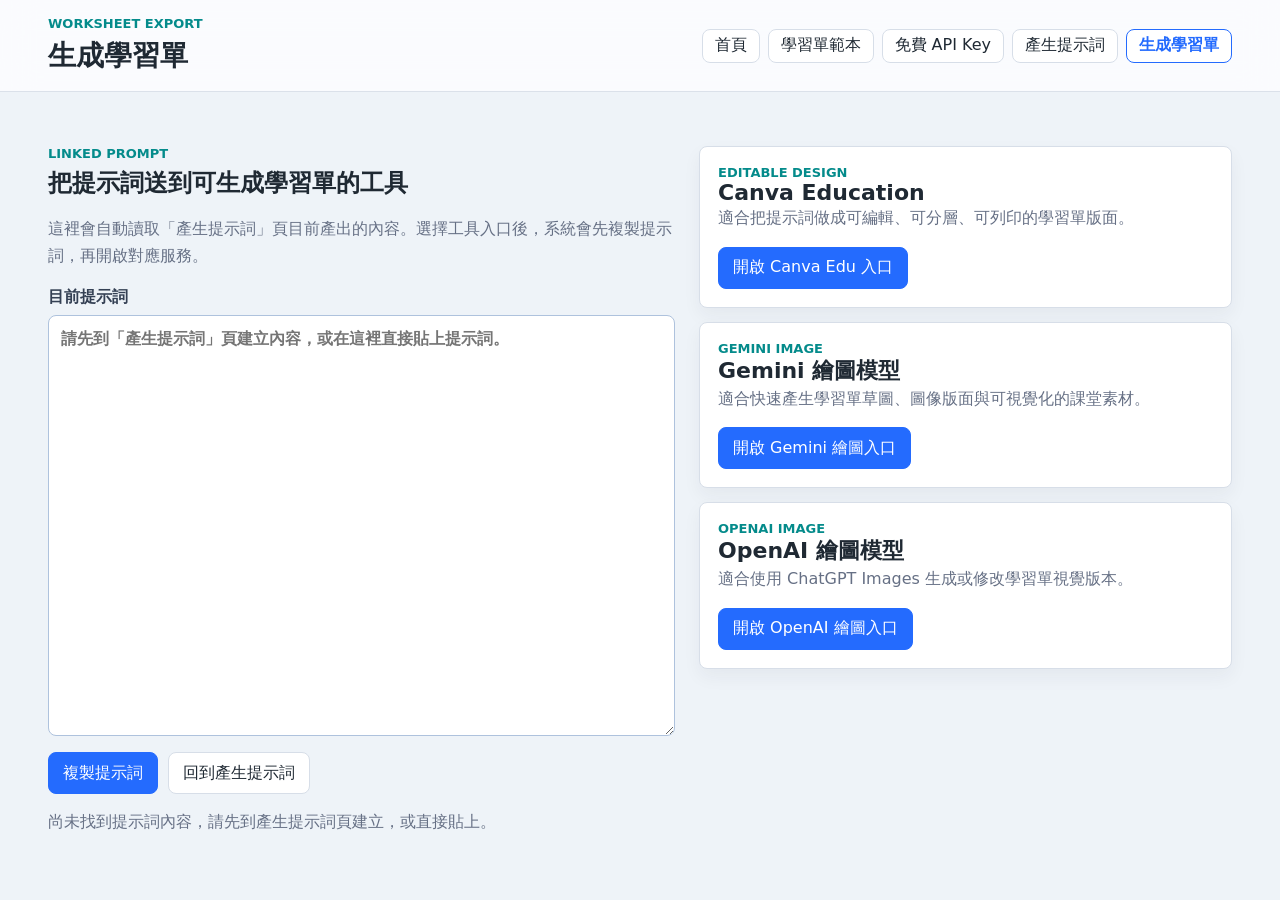
==== draw.html @ ae26c49a "Update worksheet prompt workflow" ====
<!doctype html>
<html lang="zh-Hant">
  <head>
    <meta charset="utf-8">
    <meta name="viewport" content="width=device-width, initial-scale=1">
    <title>生成學習單｜視覺化學習單工房</title>
    <link rel="stylesheet" href="styles.css">
  </head>
  <body data-page="draw">
    <header class="topbar">
      <div>
        <p class="eyebrow">Worksheet Export</p>
        <h1>生成學習單</h1>
      </div>
      <nav aria-label="主要頁面">
        <a href="index.html">首頁</a>
        <a href="templates.html">學習單範本</a>
        <a href="free-api.html">免費 API Key</a>
        <a href="prompt.html">產生提示詞</a>
        <a href="draw.html" class="active">生成學習單</a>
      </nav>
    </header>

    <main>
      <section class="section generate-page page-shell">
        <div>
          <p class="eyebrow">Linked Prompt</p>
          <h2>把提示詞送到可生成學習單的工具</h2>
          <p class="lead-copy">這裡會自動讀取「產生提示詞」頁目前產出的內容。選擇工具入口後，系統會先複製提示詞，再開啟對應服務。</p>
          <label class="prompt-panel">
            目前提示詞
            <textarea id="promptOutput" rows="16" class="prompt-output" placeholder="請先到「產生提示詞」頁建立內容，或在這裡直接貼上提示詞。"></textarea>
          </label>
          <div class="actions">
            <button id="copyPrompt" class="primary">複製提示詞</button>
            <a id="backToPrompt" class="button-link" href="prompt.html">回到產生提示詞</a>
          </div>
          <p id="drawStatus" class="status" role="status"></p>
        </div>
        <div class="tool-entry-grid" aria-label="生成工具入口">
          <article class="tool-entry-card">
            <div>
              <p class="eyebrow">Editable Design</p>
              <h3>Canva Education</h3>
              <p>適合把提示詞做成可編輯、可分層、可列印的學習單版面。</p>
            </div>
            <button id="openCanvaEdu" class="tool-entry-button" type="button">開啟 Canva Edu 入口</button>
          </article>
          <article class="tool-entry-card">
            <div>
              <p class="eyebrow">Gemini Image</p>
              <h3>Gemini 繪圖模型</h3>
              <p>適合快速產生學習單草圖、圖像版面與可視覺化的課堂素材。</p>
            </div>
            <button id="openGeminiImage" class="tool-entry-button" type="button">開啟 Gemini 繪圖入口</button>
          </article>
          <article class="tool-entry-card">
            <div>
              <p class="eyebrow">OpenAI Image</p>
              <h3>OpenAI 繪圖模型</h3>
              <p>適合使用 ChatGPT Images 生成或修改學習單視覺版本。</p>
            </div>
            <button id="openOpenAiImage" class="tool-entry-button" type="button">開啟 OpenAI 繪圖入口</button>
          </article>
        </div>
      </section>
    </main>

    <script src="template_data.js?v=20260707"></script>
    <script src="app.js?v=20260707-provider-images"></script>
  </body>
</html>
---- styles.css ----
:root {
  color-scheme: light;
  --ink: #1f2933;
  --muted: #667085;
  --line: #d7dee8;
  --paper: #fbfcfe;
  --blue: #246bfe;
  --teal: #048b8b;
  --rose: #d84f6a;
  --yellow: #f3b33d;
  --green: #3c8f5c;
  --shadow: 0 18px 50px rgba(31, 41, 51, 0.12);
}

* {
  box-sizing: border-box;
}

body {
  margin: 0;
  background: #eef3f8;
  color: var(--ink);
  font-family: ui-sans-serif, system-ui, -apple-system, BlinkMacSystemFont, "Segoe UI", sans-serif;
}

button,
input,
select,
textarea {
  font: inherit;
}

button {
  position: relative;
  min-height: 42px;
  border: 1px solid var(--line);
  border-radius: 8px;
  background: #fff;
  color: var(--ink);
  padding: 0 14px;
  cursor: pointer;
  overflow: hidden;
  transition: transform 160ms ease, border-color 160ms ease, background 160ms ease, color 160ms ease, box-shadow 160ms ease;
}

button:hover {
  border-color: #9db1cb;
}

button.primary {
  border-color: var(--blue);
  background: var(--blue);
  color: #fff;
}

.stage-field {
  position: relative;
  border: 1px solid transparent;
  border-radius: 8px;
  padding: 8px;
  margin: -8px;
}

#stage {
  border-color: var(--blue);
  background: var(--blue);
  color: #ffffff;
  font-weight: 800;
}

#stage option {
  background: var(--blue);
  color: #ffffff;
  font-weight: 800;
}

#stageField,
#subjectField {
  grid-column: 1;
}

#worksheetFamilyField,
#visualTypeField {
  grid-column: 2;
}

#providerHelp,
#visualTypeHelp {
  display: none;
}

.stage-field::after {
  position: absolute;
  right: 12px;
  bottom: -10px;
  width: min(180px, 36vw);
  height: 3px;
  border-radius: 999px;
  background: linear-gradient(90deg, var(--yellow), var(--blue), var(--teal));
  content: "";
  opacity: 0;
  transform: scaleX(0.2);
  transform-origin: right center;
}

.stage-field.stage-pulse {
  animation: stage-focus-ring 1100ms ease both;
}

.stage-field.stage-pulse::after {
  animation: stage-flow-line 1100ms ease both;
}

.stage-generation-actions {
  align-items: center;
}

.stage-generate-button {
  display: inline-flex;
  align-items: center;
  gap: 10px;
  min-height: 52px;
  padding-inline: 16px;
  box-shadow: 0 12px 28px rgba(36, 107, 254, 0.18);
}

.stage-generate-button::before {
  position: absolute;
  inset: 0;
  background: linear-gradient(110deg, transparent 0 18%, rgba(255, 255, 255, 0.26) 34%, transparent 52%);
  content: "";
  transform: translateX(-120%);
}

.stage-generate-button.stage-pulse {
  animation: stage-button-pop 900ms ease both;
}

.stage-generate-button.stage-pulse::before {
  animation: stage-button-sheen 900ms ease both;
}

.stage-generate-button span,
.stage-generate-button strong {
  position: relative;
  z-index: 1;
}

.stage-generate-button strong {
  border-radius: 999px;
  background: rgba(255, 255, 255, 0.18);
  padding: 5px 9px;
  font-size: 13px;
  white-space: nowrap;
}

.stage-generate-cue {
  margin: 0;
  color: #315f63;
  font-weight: 800;
  line-height: 1.5;
}

.stage-generate-cue.stage-pulse {
  animation: stage-cue-fade 1100ms ease both;
}

@keyframes stage-focus-ring {
  0% {
    border-color: transparent;
    background: transparent;
    box-shadow: none;
  }

  34% {
    border-color: rgba(36, 107, 254, 0.55);
    background: rgba(36, 107, 254, 0.07);
    box-shadow: 0 0 0 6px rgba(36, 107, 254, 0.12);
  }

  100% {
    border-color: transparent;
    background: transparent;
    box-shadow: none;
  }
}

@keyframes stage-flow-line {
  0% {
    opacity: 0;
    transform: scaleX(0.2);
  }

  35% {
    opacity: 1;
    transform: scaleX(1);
  }

  100% {
    opacity: 0;
    transform: scaleX(0.2);
  }
}

@keyframes stage-button-pop {
  0% {
    transform: translateY(0) scale(1);
  }

  42% {
    transform: translateY(-2px) scale(1.03);
    box-shadow: 0 16px 32px rgba(36, 107, 254, 0.28);
  }

  100% {
    transform: translateY(0) scale(1);
  }
}

@keyframes stage-button-sheen {
  from {
    transform: translateX(-120%);
  }

  to {
    transform: translateX(120%);
  }
}

@keyframes stage-cue-fade {
  0% {
    color: var(--muted);
    transform: translateX(-4px);
  }

  35% {
    color: var(--teal);
    transform: translateX(0);
  }

  100% {
    color: #315f63;
  }
}

button.copy-feedback {
  border-color: var(--green);
  background: var(--green);
  color: #fff;
  box-shadow: 0 10px 22px rgba(60, 143, 92, 0.24);
  animation: copy-pop 520ms ease;
}

button.copy-feedback::after {
  position: absolute;
  inset: -40% auto -40% -45%;
  width: 36%;
  background: linear-gradient(90deg, transparent, rgba(255, 255, 255, 0.72), transparent);
  content: "";
  transform: skewX(-18deg);
  animation: copy-sheen 720ms ease;
}

@keyframes copy-pop {
  0% {
    transform: scale(1);
  }

  38% {
    transform: scale(1.06);
  }

  70% {
    transform: scale(0.98);
  }

  100% {
    transform: scale(1);
  }
}

@keyframes copy-sheen {
  from {
    left: -45%;
  }

  to {
    left: 120%;
  }
}

@media (prefers-reduced-motion: reduce) {
  button {
    transition: none;
  }

  button.copy-feedback {
    animation: none;
  }

  button.copy-feedback::after {
    display: none;
  }

  .stage-field.stage-pulse,
  .stage-field.stage-pulse::after,
  .stage-generate-button.stage-pulse,
  .stage-generate-button.stage-pulse::before,
  .stage-generate-cue.stage-pulse {
    animation: none;
  }
}

.topbar {
  position: sticky;
  top: 0;
  z-index: 10;
  display: flex;
  align-items: center;
  justify-content: space-between;
  gap: 24px;
  padding: 16px clamp(18px, 4vw, 48px);
  border-bottom: 1px solid rgba(215, 222, 232, 0.9);
  background: rgba(251, 252, 254, 0.92);
  backdrop-filter: blur(18px);
}

.topbar h1,
.section h2,
.hero h2 {
  margin: 0;
  letter-spacing: 0;
}

.topbar h1 {
  font-size: clamp(20px, 3vw, 28px);
}

.brand-row {
  display: flex;
  align-items: center;
  gap: 12px;
}

.brand-stack {
  display: grid;
  justify-items: start;
  gap: 4px;
}

nav {
  display: flex;
  flex-wrap: wrap;
  gap: 8px;
}

nav a {
  min-height: 34px;
  display: inline-flex;
  align-items: center;
  border: 1px solid var(--line);
  border-radius: 8px;
  padding: 0 12px;
  color: var(--ink);
  text-decoration: none;
  background: #fff;
}

nav a.active {
  border-color: var(--blue);
  color: var(--blue);
  font-weight: 800;
}

.button-link {
  position: relative;
  min-height: 42px;
  display: inline-flex;
  align-items: center;
  gap: 8px;
  border: 1px solid var(--line);
  border-radius: 8px;
  background: #fff;
  color: var(--ink);
  padding: 0 14px;
  text-decoration: none;
  transition: transform 160ms ease, border-color 160ms ease, box-shadow 160ms ease;
}

.button-link.primary {
  border-color: var(--blue);
  background: var(--blue);
  color: #fff;
}

.button-link:hover {
  border-color: #9db1cb;
  transform: translateY(-1px);
}

.button-link svg {
  width: 19px;
  height: 19px;
  flex: 0 0 auto;
  fill: none;
  stroke: currentColor;
  stroke-linecap: round;
  stroke-linejoin: round;
  stroke-width: 2.3;
}

.big-icon-link {
  position: relative;
  width: 72px;
  height: 72px;
  display: inline-grid;
  place-items: center;
  border: 1px solid #9fc7c4;
  border-radius: 12px;
  background: #f2fbfb;
  color: #075f63;
  text-decoration: none;
  transition: transform 160ms ease, border-color 160ms ease, box-shadow 160ms ease;
}

.big-icon-link:hover,
.big-icon-link:focus-visible {
  border-color: #048b8b;
  box-shadow: 0 10px 22px rgba(4, 139, 139, 0.16);
  transform: translateY(-1px);
}

.big-icon-link img {
  display: block;
  width: 58px;
  height: 58px;
  object-fit: contain;
}

.big-icon-link::after {
  position: absolute;
  right: calc(100% + 10px);
  top: 50%;
  width: max-content;
  max-width: min(320px, 80vw);
  border: 1px solid #bfd8d8;
  border-radius: 8px;
  background: #1f2933;
  color: #fff;
  padding: 8px 10px;
  content: attr(data-tooltip);
  font-size: 13px;
  font-weight: 800;
  line-height: 1.35;
  opacity: 0;
  pointer-events: none;
  transform: translate(8px, -50%);
  transition: opacity 160ms ease, transform 160ms ease;
  z-index: 20;
}

.big-icon-link:hover::after,
.big-icon-link:focus-visible::after {
  opacity: 1;
  transform: translate(0, -50%);
}

main {
  display: grid;
  gap: 28px;
  padding: 28px clamp(18px, 4vw, 48px) 56px;
}

.hero {
  min-height: 520px;
  display: grid;
  grid-template-columns: minmax(0, 0.95fr) minmax(360px, 1.05fr);
  gap: 32px;
  align-items: center;
  overflow: hidden;
}

.hero-copy {
  max-width: 680px;
}

.hero h2 {
  max-width: 14ch;
  font-size: clamp(44px, 6vw, 76px);
  line-height: 0.98;
}

.hero p:not(.eyebrow) {
  max-width: 680px;
  color: #485465;
  font-size: 20px;
  line-height: 1.7;
}

.hero img {
  width: 100%;
  min-height: 420px;
  object-fit: contain;
  filter: drop-shadow(var(--shadow));
}

.section {
  border-top: 1px solid var(--line);
  padding-top: 26px;
}

.page-shell {
  border-top: 0;
}

.recommended-title {
  display: grid;
  justify-items: start;
  gap: 6px;
}

.directory-strip {
  display: grid;
  grid-template-columns: repeat(4, minmax(0, 1fr));
  gap: 12px;
}

.directory-strip div {
  display: grid;
  gap: 5px;
  border: 1px solid var(--line);
  border-radius: 8px;
  background: #fff;
  padding: 14px;
}

.directory-strip span {
  color: var(--muted);
  font-size: 13px;
  font-weight: 700;
}

.directory-strip strong {
  overflow-wrap: anywhere;
  color: var(--teal);
  font-family: ui-monospace, SFMono-Regular, Menlo, Consolas, monospace;
}

.section-head {
  display: flex;
  align-items: end;
  justify-content: space-between;
  gap: 18px;
  margin-bottom: 16px;
}

.eyebrow {
  margin: 0 0 6px;
  color: var(--teal);
  font-size: 13px;
  font-weight: 800;
  text-transform: uppercase;
}

.template-grid {
  display: grid;
  grid-template-columns: repeat(4, minmax(0, 1fr));
  gap: 16px;
}

.template-grid-wide {
  grid-template-columns: repeat(3, minmax(0, 1fr));
}

.template-card {
  display: grid;
  gap: 10px;
  border: 1px solid var(--line);
  border-radius: 8px;
  background: #fff;
  padding: 12px;
  box-shadow: 0 8px 18px rgba(31, 41, 51, 0.05);
}

.template-card.selected {
  outline: 3px solid rgba(36, 107, 254, 0.22);
  border-color: var(--blue);
}

.template-card img {
  width: 100%;
  aspect-ratio: 4 / 3;
  object-fit: cover;
  border: 1px solid var(--line);
  border-radius: 6px;
  background: #fff;
}

.template-card a {
  display: block;
}

.template-card h3 {
  margin: 0;
  font-size: 17px;
}

.logic-badge {
  width: max-content;
  max-width: 100%;
  border: 1px solid #bfd8d8;
  border-radius: 999px;
  background: #f3fbfb;
  color: #315f63;
  padding: 4px 10px;
  font-size: 13px;
  font-weight: 800;
}

.template-card p,
.status,
.privacy {
  margin: 0;
  color: var(--muted);
  line-height: 1.55;
}

.template-detail {
  display: grid;
  grid-template-columns: minmax(0, 1fr) minmax(320px, 0.7fr);
  gap: 24px;
  align-items: start;
}

.template-detail img {
  width: 100%;
  border: 1px solid var(--line);
  border-radius: 8px;
  background: #fff;
  box-shadow: 0 8px 18px rgba(31, 41, 51, 0.05);
}

.template-notes {
  display: grid;
  gap: 14px;
  border: 1px solid var(--line);
  border-radius: 8px;
  background: #fff;
  padding: 18px;
}

.template-notes h2,
.template-notes p {
  margin: 0;
}

.template-notes p {
  color: var(--muted);
  line-height: 1.65;
}

.field-help {
  margin: 0;
  border: 1px solid #bfd8d8;
  border-radius: 8px;
  background: #f3fbfb;
  color: #315f63;
  padding: 12px;
  font-weight: 700;
  line-height: 1.6;
}

.guide-grid {
  display: grid;
  grid-template-columns: repeat(2, minmax(0, 1fr));
  gap: 18px;
}

.guide-card {
  display: grid;
  align-content: start;
  gap: 14px;
  border: 1px solid var(--line);
  border-radius: 8px;
  background: #fff;
  padding: 18px;
  box-shadow: 0 8px 18px rgba(31, 41, 51, 0.05);
}

.guide-card h2,
.guide-card p {
  margin: 0;
}

.guide-card p {
  color: var(--muted);
  line-height: 1.6;
}

.guide-card ol {
  margin: 0;
  padding-left: 22px;
  line-height: 1.75;
}

.required-note {
  color: #d21d1d;
  font-weight: 900;
}

.safety-note {
  margin-top: 18px;
}

.draw-layout {
  display: grid;
  grid-template-columns: minmax(0, 1fr) minmax(320px, 0.75fr);
  gap: 22px;
  align-items: stretch;
}

.generate-page {
  display: grid;
  grid-template-columns: minmax(0, 1fr) minmax(320px, 0.85fr);
  gap: 24px;
  align-items: start;
}

.lead-copy {
  max-width: 760px;
  color: var(--muted);
  line-height: 1.7;
}

.prompt-panel {
  margin-top: 18px;
}

.tool-entry-grid {
  display: grid;
  gap: 14px;
}

.tool-entry-card {
  display: grid;
  gap: 16px;
  border: 1px solid var(--line);
  border-radius: 8px;
  background: #fff;
  padding: 18px;
  box-shadow: 0 8px 18px rgba(31, 41, 51, 0.05);
}

.tool-entry-card h3,
.tool-entry-card p {
  margin: 0;
}

.tool-entry-card h3 {
  font-size: 22px;
}

.tool-entry-card p:not(.eyebrow) {
  color: var(--muted);
  line-height: 1.6;
}

.tool-entry-button {
  justify-self: start;
  border-color: var(--blue);
  background: var(--blue);
  color: #fff;
}

.panel,
.result-frame {
  border: 1px solid var(--line);
  border-radius: 8px;
  background: #fff;
  padding: 18px;
}

.result-frame {
  display: grid;
  place-items: center;
  min-height: 260px;
}

.result-frame img {
  max-width: 100%;
  max-height: 520px;
  object-fit: contain;
}

.input-row {
  display: grid;
  grid-template-columns: minmax(0, 1fr) auto;
  gap: 10px;
  margin: 8px 0 10px;
}

label {
  display: grid;
  gap: 7px;
  color: #344054;
  font-weight: 700;
}

input,
select,
textarea {
  width: 100%;
  border: 1px solid var(--line);
  border-radius: 8px;
  background: #fff;
  color: var(--ink);
  padding: 11px 12px;
}

textarea {
  resize: vertical;
}

.form-grid {
  display: grid;
  grid-template-columns: repeat(2, minmax(0, 1fr));
  gap: 14px;
}

.blue-panel {
  position: relative;
  min-width: 0;
  border: 3px solid var(--blue);
  border-radius: 10px;
  background: rgba(36, 107, 254, 0.035);
  padding: 18px;
}

.blue-panel legend {
  border-radius: 999px;
  background: var(--blue);
  color: #fff;
  padding: 6px 12px;
  font-weight: 900;
}

.panel-grid {
  margin-top: 4px;
}

.form-grid.single-column {
  grid-template-columns: 1fr;
}

.learning-fields-grid {
  display: grid;
  grid-template-columns: repeat(3, minmax(0, 1fr));
  gap: 14px;
}

.learning-fields-grid textarea {
  min-height: 130px;
}

.wide {
  grid-column: 1 / -1;
}

.actions {
  display: flex;
  flex-wrap: wrap;
  gap: 10px;
  margin: 16px 0;
}

.compact-actions {
  margin: 0;
}

.prompt-output {
  min-height: 300px;
  border-color: #aec2dd;
  background: #fff;
  line-height: 1.55;
}

.prompt-output-panel {
  margin-top: 14px;
}

.prompt-output-panel .actions {
  margin-top: 4px;
}

.prompt-block {
  display: grid;
  gap: 8px;
  margin-top: 14px;
  color: var(--muted);
  font-weight: 800;
}

.prompt-block-head {
  display: flex;
  align-items: center;
  justify-content: flex-start;
  gap: 10px;
}

.inline-copy {
  min-height: 32px;
  padding: 0 12px;
  font-size: 14px;
}

.prompt-output-grid {
  display: grid;
  grid-template-columns: repeat(2, minmax(0, 1fr));
  gap: 14px;
}

.split-output {
  min-height: 250px;
}

.copy-split {
  justify-self: start;
}

@media (max-width: 960px) {
  .topbar,
  .section-head {
    align-items: flex-start;
    flex-direction: column;
  }

  .hero,
  .draw-layout,
  .generate-page,
  .template-detail {
    grid-template-columns: 1fr;
  }

  .hero {
    min-height: auto;
  }

  .hero h2 {
    max-width: 11ch;
    font-size: 46px;
  }

  .template-grid {
    grid-template-columns: repeat(2, minmax(0, 1fr));
  }

  .guide-grid {
    grid-template-columns: 1fr;
  }

  .directory-strip {
    grid-template-columns: repeat(2, minmax(0, 1fr));
  }
}

@media (max-width: 620px) {
  .template-grid,
  .directory-strip,
  .form-grid,
  .learning-fields-grid,
  .prompt-output-grid,
  .input-row {
    grid-template-columns: 1fr;
  }

  #stageField,
  #subjectField,
  #worksheetFamilyField,
  #visualTypeField {
    grid-column: 1;
  }

  .hero h2 {
    font-size: 38px;
  }

  .hero img {
    min-height: 280px;
  }

  .stage-generate-button {
    align-items: flex-start;
    flex-direction: column;
  }
}
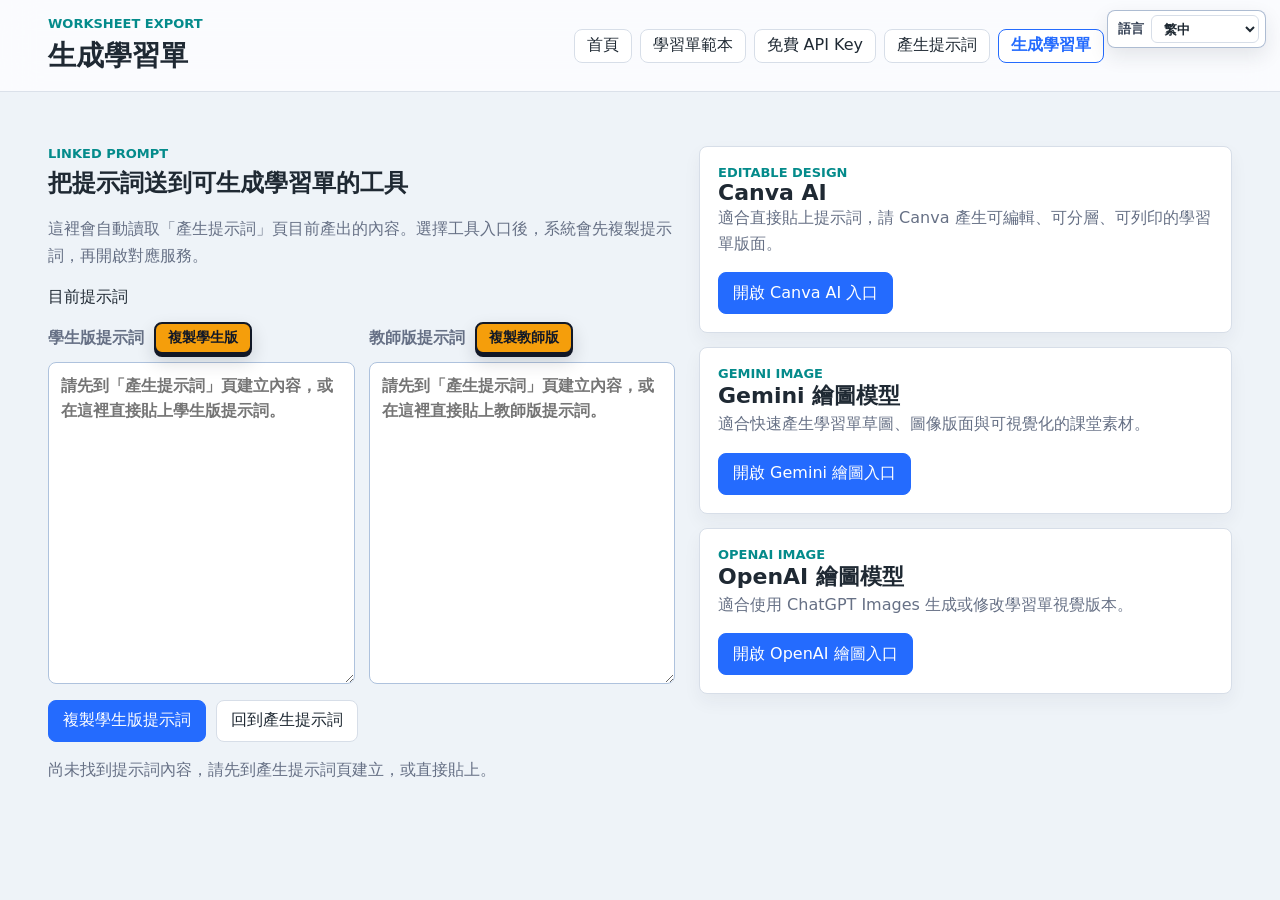
==== commit ad3268a5: "Publish visual worksheet app under MIT" ====
--- a/draw.html
+++ b/draw.html
@@ -27,12 +27,27 @@
           <p class="eyebrow">Linked Prompt</p>
           <h2>把提示詞送到可生成學習單的工具</h2>
           <p class="lead-copy">這裡會自動讀取「產生提示詞」頁目前產出的內容。選擇工具入口後，系統會先複製提示詞，再開啟對應服務。</p>
-          <label class="prompt-panel">
-            目前提示詞
-            <textarea id="promptOutput" rows="16" class="prompt-output" placeholder="請先到「產生提示詞」頁建立內容，或在這裡直接貼上提示詞。"></textarea>
-          </label>
+          <div class="prompt-panel">
+            <span>目前提示詞</span>
+            <div class="prompt-output-grid">
+              <label class="prompt-block">
+                <span class="prompt-block-head">
+                  學生版提示詞
+                  <button id="copyStudentPrompt" type="button" class="inline-copy" data-target="studentPromptOutput">複製學生版</button>
+                </span>
+                <textarea id="studentPromptOutput" rows="12" class="prompt-output split-output" aria-label="學生版提示詞" placeholder="請先到「產生提示詞」頁建立內容，或在這裡直接貼上學生版提示詞。"></textarea>
+              </label>
+              <label class="prompt-block">
+                <span class="prompt-block-head">
+                  教師版提示詞
+                  <button id="copyTeacherPrompt" type="button" class="inline-copy" data-target="teacherPromptOutput">複製教師版</button>
+                </span>
+                <textarea id="teacherPromptOutput" rows="12" class="prompt-output split-output" aria-label="教師版提示詞" placeholder="請先到「產生提示詞」頁建立內容，或在這裡直接貼上教師版提示詞。"></textarea>
+              </label>
+            </div>
+          </div>
           <div class="actions">
-            <button id="copyPrompt" class="primary">複製提示詞</button>
+            <button id="copyPrompt" class="primary" data-target="studentPromptOutput">複製學生版提示詞</button>
             <a id="backToPrompt" class="button-link" href="prompt.html">回到產生提示詞</a>
           </div>
           <p id="drawStatus" class="status" role="status"></p>
@@ -41,10 +56,10 @@
           <article class="tool-entry-card">
             <div>
               <p class="eyebrow">Editable Design</p>
-              <h3>Canva Education</h3>
-              <p>適合把提示詞做成可編輯、可分層、可列印的學習單版面。</p>
+              <h3>Canva AI</h3>
+              <p>適合直接貼上提示詞，請 Canva 產生可編輯、可分層、可列印的學習單版面。</p>
             </div>
-            <button id="openCanvaEdu" class="tool-entry-button" type="button">開啟 Canva Edu 入口</button>
+            <button id="openCanvaEdu" class="tool-entry-button" type="button">開啟 Canva AI 入口</button>
           </article>
           <article class="tool-entry-card">
             <div>
@@ -67,6 +82,6 @@
     </main>
 
     <script src="template_data.js?v=20260707"></script>
-    <script src="app.js?v=20260707-provider-images"></script>
+    <script src="app.js?v=20260708-language-switcher"></script>
   </body>
 </html>
--- a/styles.css
+++ b/styles.css
@@ -319,10 +319,42 @@
   align-items: center;
   justify-content: space-between;
   gap: 24px;
-  padding: 16px clamp(18px, 4vw, 48px);
+  padding: 16px calc(clamp(18px, 4vw, 48px) + 128px) 16px clamp(18px, 4vw, 48px);
   border-bottom: 1px solid rgba(215, 222, 232, 0.9);
   background: rgba(251, 252, 254, 0.92);
   backdrop-filter: blur(18px);
+}
+
+.language-switcher {
+  position: fixed;
+  top: 10px;
+  right: 14px;
+  z-index: 40;
+  display: inline-flex;
+  align-items: center;
+  gap: 7px;
+  width: auto;
+  min-height: 36px;
+  border: 1px solid rgba(159, 177, 203, 0.85);
+  border-radius: 8px;
+  background: rgba(255, 255, 255, 0.96);
+  color: #344054;
+  padding: 4px 6px 4px 10px;
+  box-shadow: 0 8px 20px rgba(31, 41, 51, 0.1);
+  backdrop-filter: blur(14px);
+  font-size: 13px;
+  font-weight: 800;
+}
+
+.language-switcher select {
+  width: auto;
+  min-width: 72px;
+  min-height: 28px;
+  border-radius: 6px;
+  padding: 4px 24px 4px 8px;
+  color: var(--ink);
+  font-size: 13px;
+  font-weight: 800;
 }
 
 .topbar h1,
@@ -821,6 +853,38 @@
   resize: vertical;
 }
 
+.api-key-security {
+  display: flex;
+  flex-wrap: wrap;
+  align-items: center;
+  gap: 10px;
+}
+
+.api-key-security button {
+  min-height: 40px;
+  border-color: #d92d20;
+  color: #b42318;
+  font-weight: 800;
+}
+
+.checkbox-label {
+  width: max-content;
+  max-width: 100%;
+  display: inline-flex;
+  align-items: center;
+  gap: 8px;
+  color: var(--muted);
+  font-size: 14px;
+  font-weight: 800;
+}
+
+.checkbox-label input {
+  width: 18px;
+  height: 18px;
+  padding: 0;
+  accent-color: var(--blue);
+}
+
 .form-grid {
   display: grid;
   grid-template-columns: repeat(2, minmax(0, 1fr));
@@ -909,8 +973,38 @@
 
 .inline-copy {
   min-height: 32px;
+  border: 2px solid #111827;
+  background: #f59e0b;
+  color: #111827;
   padding: 0 12px;
   font-size: 14px;
+  font-weight: 900;
+  box-shadow: 0 3px 0 #111827, 0 8px 18px rgba(17, 24, 39, 0.16);
+}
+
+.inline-copy:hover {
+  border-color: #111827;
+  background: #fbbf24;
+  color: #111827;
+  box-shadow: 0 4px 0 #111827, 0 12px 24px rgba(17, 24, 39, 0.22);
+  transform: translateY(-1px);
+}
+
+.inline-copy:active {
+  box-shadow: 0 1px 0 #111827, 0 5px 12px rgba(17, 24, 39, 0.18);
+  transform: translateY(2px);
+}
+
+.inline-copy:focus-visible {
+  outline: 3px solid rgba(245, 158, 11, 0.35);
+  outline-offset: 3px;
+}
+
+.inline-copy.copy-feedback {
+  border-color: #111827;
+  background: #22c55e;
+  color: #111827;
+  box-shadow: 0 3px 0 #111827, 0 12px 24px rgba(34, 197, 94, 0.22);
 }
 
 .prompt-output-grid {
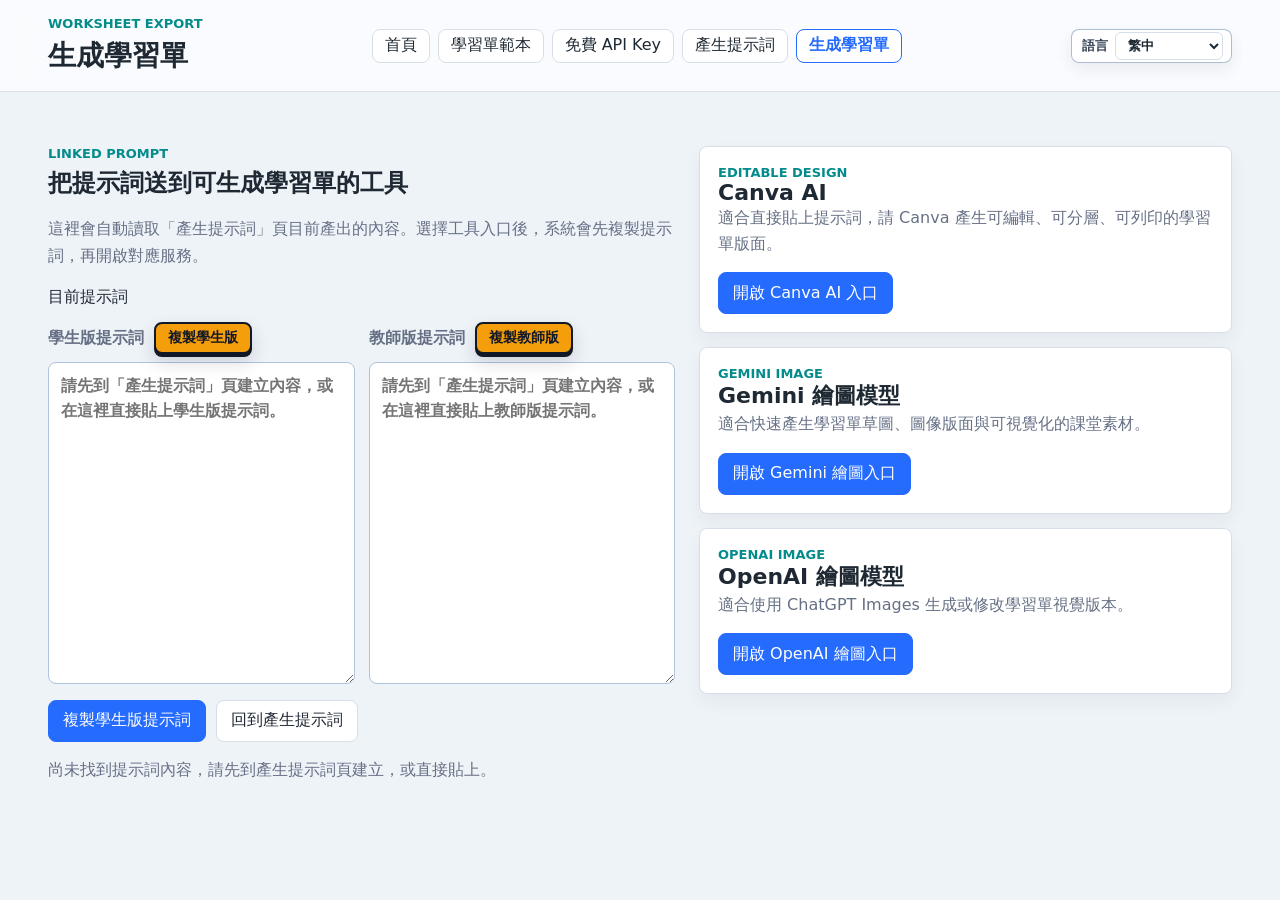
==== commit 74809149: "Align language selector with nav controls" ====
--- a/draw.html
+++ b/draw.html
@@ -4,7 +4,7 @@
     <meta charset="utf-8">
     <meta name="viewport" content="width=device-width, initial-scale=1">
     <title>生成學習單｜視覺化學習單工房</title>
-    <link rel="stylesheet" href="styles.css">
+    <link rel="stylesheet" href="styles.css?v=20260708-i18n-align">
   </head>
   <body data-page="draw">
     <header class="topbar">
@@ -82,6 +82,6 @@
     </main>
 
     <script src="template_data.js?v=20260707"></script>
-    <script src="app.js?v=20260708-language-switcher"></script>
+    <script src="app.js?v=20260708-i18n-align"></script>
   </body>
 </html>
--- a/styles.css
+++ b/styles.css
@@ -319,28 +319,25 @@
   align-items: center;
   justify-content: space-between;
   gap: 24px;
-  padding: 16px calc(clamp(18px, 4vw, 48px) + 128px) 16px clamp(18px, 4vw, 48px);
+  padding: 16px clamp(18px, 4vw, 48px);
   border-bottom: 1px solid rgba(215, 222, 232, 0.9);
   background: rgba(251, 252, 254, 0.92);
   backdrop-filter: blur(18px);
 }
 
 .language-switcher {
-  position: fixed;
-  top: 10px;
-  right: 14px;
-  z-index: 40;
+  flex: 0 0 auto;
   display: inline-flex;
   align-items: center;
   gap: 7px;
   width: auto;
-  min-height: 36px;
+  height: 34px;
   border: 1px solid rgba(159, 177, 203, 0.85);
   border-radius: 8px;
   background: rgba(255, 255, 255, 0.96);
   color: #344054;
-  padding: 4px 6px 4px 10px;
-  box-shadow: 0 8px 20px rgba(31, 41, 51, 0.1);
+  padding: 0 8px 0 10px;
+  box-shadow: 0 6px 16px rgba(31, 41, 51, 0.08);
   backdrop-filter: blur(14px);
   font-size: 13px;
   font-weight: 800;
@@ -349,7 +346,7 @@
 .language-switcher select {
   width: auto;
   min-width: 72px;
-  min-height: 28px;
+  height: 28px;
   border-radius: 6px;
   padding: 4px 24px 4px 8px;
   color: var(--ink);
@@ -1028,6 +1025,16 @@
     flex-direction: column;
   }
 
+  .topbar {
+    padding-right: 180px;
+  }
+
+  .topbar .language-switcher {
+    position: absolute;
+    top: 16px;
+    right: 18px;
+  }
+
   .hero,
   .draw-layout,
   .generate-page,
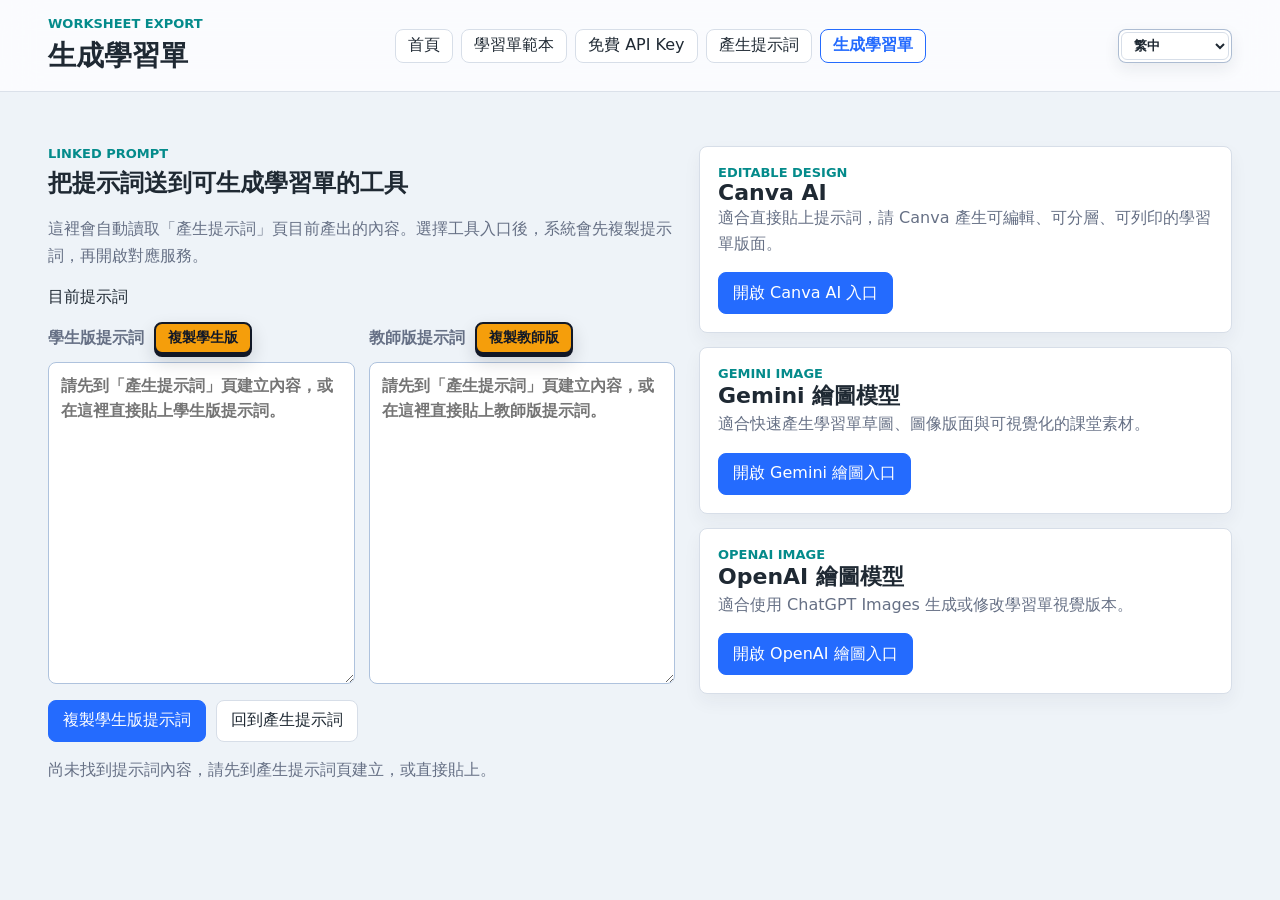
==== commit a26201b1: "Show only language dropdown" ====
--- a/draw.html
+++ b/draw.html
@@ -4,7 +4,7 @@
     <meta charset="utf-8">
     <meta name="viewport" content="width=device-width, initial-scale=1">
     <title>生成學習單｜視覺化學習單工房</title>
-    <link rel="stylesheet" href="styles.css?v=20260708-i18n-align">
+    <link rel="stylesheet" href="styles.css?v=20260708-language-select-only">
   </head>
   <body data-page="draw">
     <header class="topbar">
@@ -82,6 +82,6 @@
     </main>
 
     <script src="template_data.js?v=20260707"></script>
-    <script src="app.js?v=20260708-i18n-align"></script>
+    <script src="app.js?v=20260708-language-select-only"></script>
   </body>
 </html>
--- a/styles.css
+++ b/styles.css
@@ -118,9 +118,9 @@
 .stage-generate-button {
   display: inline-flex;
   align-items: center;
-  gap: 10px;
+  gap: 12px;
   min-height: 52px;
-  padding-inline: 16px;
+  padding-inline: 14px 16px;
   box-shadow: 0 12px 28px rgba(36, 107, 254, 0.18);
 }
 
@@ -144,6 +144,26 @@
 .stage-generate-button strong {
   position: relative;
   z-index: 1;
+}
+
+.step-icon {
+  width: 34px;
+  height: 34px;
+  flex: 0 0 34px;
+  display: inline-grid;
+  place-items: center;
+  border: 4px solid #fff;
+  border-radius: 999px;
+  background: #ff0c0c;
+  color: #fff;
+  box-shadow: 0 2px 5px rgba(17, 24, 39, 0.32);
+  font-size: 23px;
+  font-weight: 900;
+  line-height: 1;
+}
+
+.stage-step-icon {
+  margin-left: -2px;
 }
 
 .stage-generate-button strong {
@@ -329,14 +349,13 @@
   flex: 0 0 auto;
   display: inline-flex;
   align-items: center;
-  gap: 7px;
   width: auto;
   height: 34px;
   border: 1px solid rgba(159, 177, 203, 0.85);
   border-radius: 8px;
   background: rgba(255, 255, 255, 0.96);
   color: #344054;
-  padding: 0 8px 0 10px;
+  padding: 2px;
   box-shadow: 0 6px 16px rgba(31, 41, 51, 0.08);
   backdrop-filter: blur(14px);
   font-size: 13px;
@@ -345,7 +364,7 @@
 
 .language-switcher select {
   width: auto;
-  min-width: 72px;
+  min-width: 96px;
   height: 28px;
   border-radius: 6px;
   padding: 4px 24px 4px 8px;
@@ -953,6 +972,19 @@
   margin-top: 4px;
 }
 
+.prompt-generate-button {
+  display: inline-flex;
+  align-items: center;
+  gap: 10px;
+  min-height: 52px;
+  padding-inline: 12px 16px;
+}
+
+.prompt-generate-button span {
+  position: relative;
+  z-index: 1;
+}
+
 .prompt-block {
   display: grid;
   gap: 8px;
@@ -1090,7 +1122,8 @@
   }
 
   .stage-generate-button {
-    align-items: flex-start;
-    flex-direction: column;
-  }
-}
+    align-items: center;
+    flex-direction: row;
+    flex-wrap: wrap;
+  }
+}
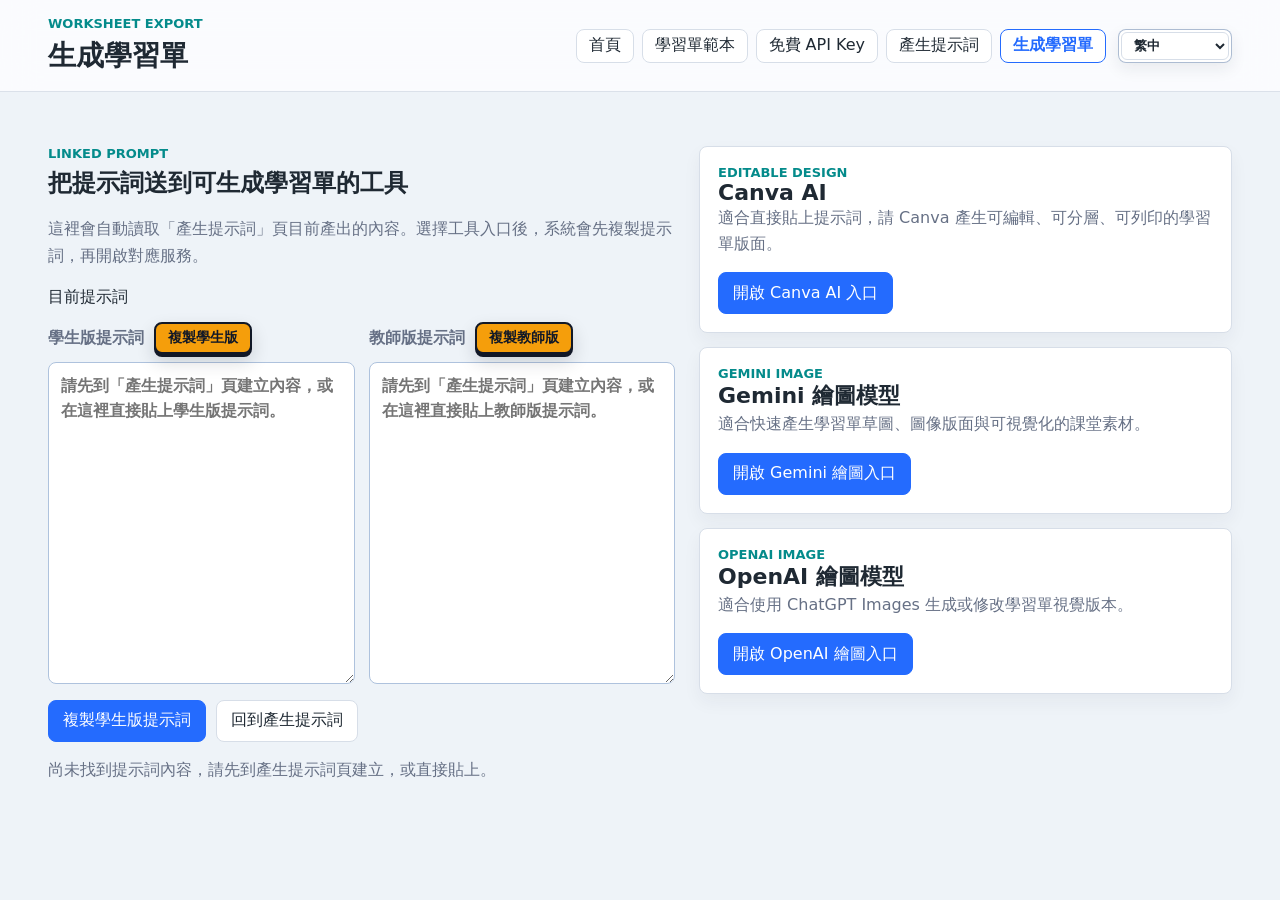
==== commit c0ec6710: "Align nav buttons beside language selector" ====
--- a/draw.html
+++ b/draw.html
@@ -4,7 +4,7 @@
     <meta charset="utf-8">
     <meta name="viewport" content="width=device-width, initial-scale=1">
     <title>生成學習單｜視覺化學習單工房</title>
-    <link rel="stylesheet" href="styles.css?v=20260708-language-select-only">
+    <link rel="stylesheet" href="styles.css?v=20260708-nav-language-align">
   </head>
   <body data-page="draw">
     <header class="topbar">
--- a/styles.css
+++ b/styles.css
@@ -337,8 +337,7 @@
   z-index: 10;
   display: flex;
   align-items: center;
-  justify-content: space-between;
-  gap: 24px;
+  gap: 12px;
   padding: 16px clamp(18px, 4vw, 48px);
   border-bottom: 1px solid rgba(215, 222, 232, 0.9);
   background: rgba(251, 252, 254, 0.92);
@@ -400,6 +399,8 @@
   display: flex;
   flex-wrap: wrap;
   gap: 8px;
+  margin-left: auto;
+  justify-content: flex-end;
 }
 
 nav a {
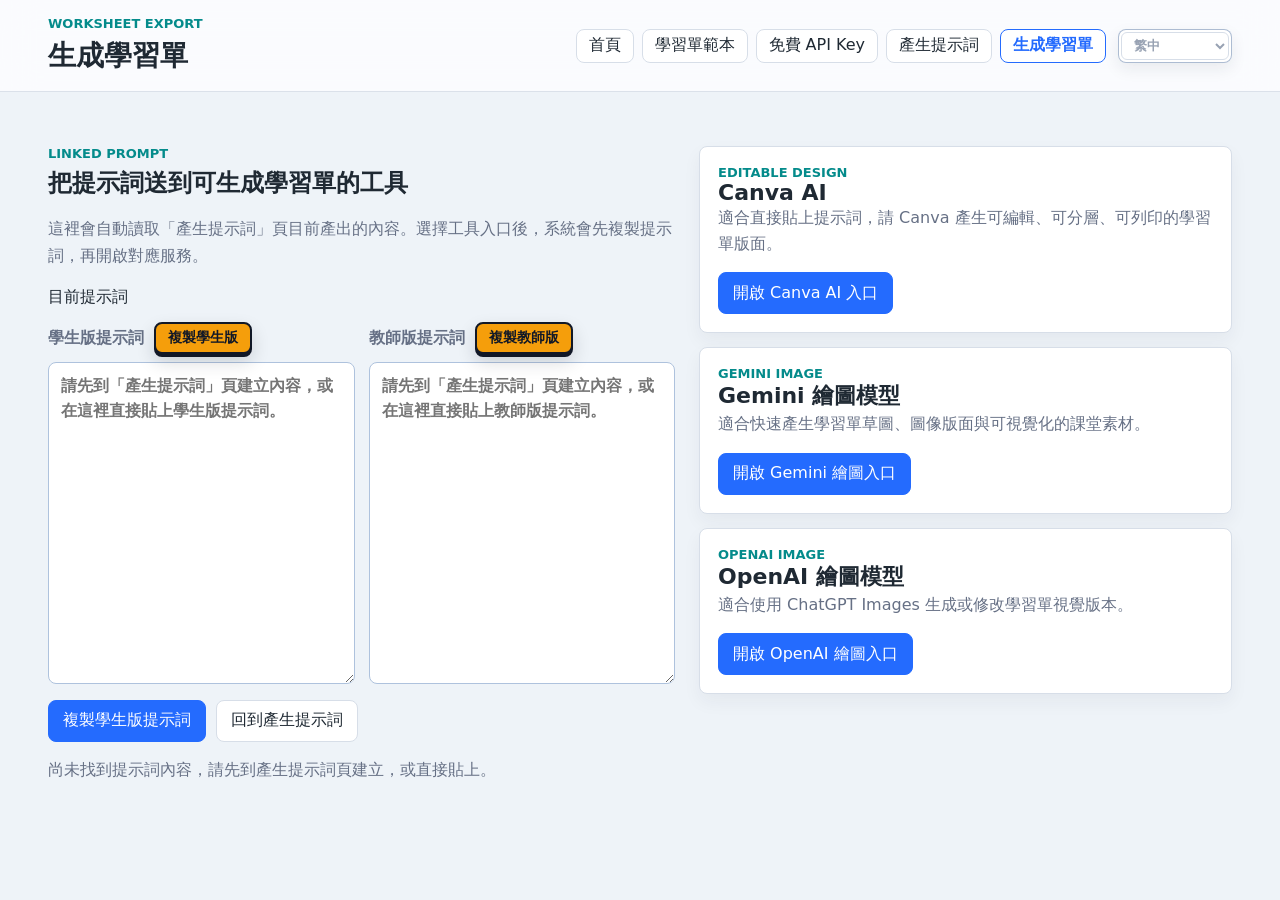
==== commit f0b1c0f4: "Fix English header navigation layout" ====
--- a/draw.html
+++ b/draw.html
@@ -4,7 +4,7 @@
     <meta charset="utf-8">
     <meta name="viewport" content="width=device-width, initial-scale=1">
     <title>生成學習單｜視覺化學習單工房</title>
-    <link rel="stylesheet" href="styles.css?v=20260708-nav-language-align">
+    <link rel="stylesheet" href="styles.css?v=20260708-nav-english-muted">
   </head>
   <body data-page="draw">
     <header class="topbar">
@@ -82,6 +82,6 @@
     </main>
 
     <script src="template_data.js?v=20260707"></script>
-    <script src="app.js?v=20260708-language-select-only"></script>
+    <script src="app.js?v=20260708-generation-language"></script>
   </body>
 </html>
--- a/styles.css
+++ b/styles.css
@@ -329,19 +329,33 @@
   .stage-generate-cue.stage-pulse {
     animation: none;
   }
+
+  .language-lock-note,
+  .language-lock-note::after {
+    animation: none;
+  }
+
+  .language-lock-note::after {
+    display: none;
+  }
 }
 
 .topbar {
   position: sticky;
   top: 0;
   z-index: 10;
-  display: flex;
+  display: grid;
+  grid-template-columns: minmax(0, 1fr) auto auto;
   align-items: center;
   gap: 12px;
   padding: 16px clamp(18px, 4vw, 48px);
   border-bottom: 1px solid rgba(215, 222, 232, 0.9);
   background: rgba(251, 252, 254, 0.92);
   backdrop-filter: blur(18px);
+}
+
+.topbar > :first-child {
+  min-width: 0;
 }
 
 .language-switcher {
@@ -367,7 +381,7 @@
   height: 28px;
   border-radius: 6px;
   padding: 4px 24px 4px 8px;
-  color: var(--ink);
+  color: #98a2b3;
   font-size: 13px;
   font-weight: 800;
 }
@@ -383,6 +397,63 @@
   font-size: clamp(20px, 3vw, 28px);
 }
 
+.topbar-title {
+  display: grid;
+  gap: 3px;
+}
+
+.language-lock-note {
+  position: relative;
+  width: max-content;
+  max-width: min(760px, 100%);
+  overflow: hidden;
+  margin: 2px 0 0;
+  border: 2px solid #111827;
+  border-radius: 8px;
+  background: #f59e0b;
+  color: #111827;
+  padding: 5px 10px;
+  box-shadow: 0 3px 0 #111827, 0 10px 24px rgba(17, 24, 39, 0.18);
+  font-size: 13px;
+  font-weight: 900;
+  line-height: 1.45;
+  animation: language-note-pulse 1800ms ease-in-out infinite;
+}
+
+.language-lock-note::after {
+  position: absolute;
+  inset: -45% auto -45% -38%;
+  width: 30%;
+  background: linear-gradient(90deg, transparent, rgba(255, 255, 255, 0.72), transparent);
+  content: "";
+  transform: skewX(-18deg);
+  animation: language-note-sheen 2600ms ease-in-out infinite;
+}
+
+@keyframes language-note-pulse {
+  0%,
+  100% {
+    transform: translateY(0);
+    box-shadow: 0 3px 0 #111827, 0 10px 24px rgba(17, 24, 39, 0.18);
+  }
+
+  50% {
+    transform: translateY(-1px);
+    box-shadow: 0 4px 0 #111827, 0 14px 30px rgba(245, 158, 11, 0.32);
+  }
+}
+
+@keyframes language-note-sheen {
+  0%,
+  48% {
+    left: -38%;
+  }
+
+  100% {
+    left: 120%;
+  }
+}
+
 .brand-row {
   display: flex;
   align-items: center;
@@ -397,13 +468,14 @@
 
 nav {
   display: flex;
-  flex-wrap: wrap;
+  flex-wrap: nowrap;
   gap: 8px;
   margin-left: auto;
   justify-content: flex-end;
 }
 
 nav a {
+  flex: 0 0 auto;
   min-height: 34px;
   display: inline-flex;
   align-items: center;
@@ -413,6 +485,7 @@
   color: var(--ink);
   text-decoration: none;
   background: #fff;
+  white-space: nowrap;
 }
 
 nav a.active {
@@ -1054,12 +1127,31 @@
 @media (max-width: 960px) {
   .topbar,
   .section-head {
+    display: flex;
     align-items: flex-start;
     flex-direction: column;
   }
 
   .topbar {
     padding-right: 180px;
+  }
+
+  .topbar-title {
+    width: 100%;
+  }
+
+  .language-lock-note {
+    width: 100%;
+    max-width: 100%;
+  }
+
+  .topbar nav {
+    width: 100%;
+    max-width: 100%;
+    justify-content: flex-start;
+    margin-left: 0;
+    overflow-x: auto;
+    padding-bottom: 4px;
   }
 
   .topbar .language-switcher {
